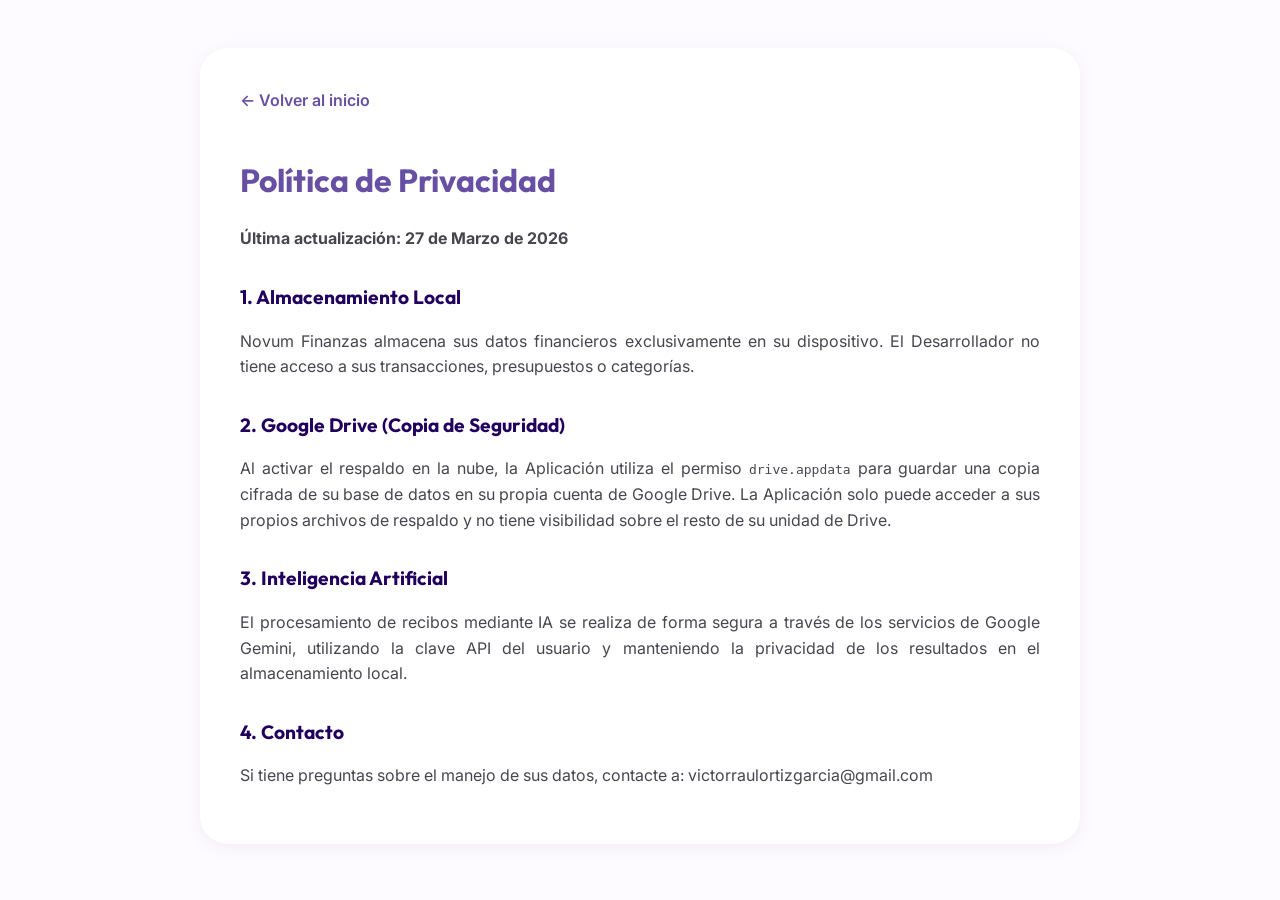
==== privacy.html @ b4e351bd "separacion de paginas" ====
<!DOCTYPE html>
<html lang="es">
<head>
    <meta charset="UTF-8">
    <meta name="viewport" content="width=device-width, initial-scale=1.0">
    <title>Política de Privacidad | Novum Finanzas</title>
    <link href="https://fonts.googleapis.com/css2?family=Inter:wght@400;500;600&family=Outfit:wght@400;600;700&display=swap" rel="stylesheet">
    <style>
        :root { --primary: #6750A4; --surface: #FDFBFF; --text-main: #1C1B1F; --text-secondary: #49454F; }
        body { font-family: 'Inter', sans-serif; background-color: var(--surface); color: var(--text-main); padding: 40px 20px; line-height: 1.6; }
        .container { max-width: 800px; margin: 0 auto; background: white; padding: 40px; border-radius: 28px; box-shadow: 0 4px 20px rgba(0,0,0,0.05); }
        h1 { font-family: 'Outfit', sans-serif; color: var(--primary); margin-bottom: 20px; }
        h2 { font-family: 'Outfit', sans-serif; margin-top: 30px; margin-bottom: 10px; font-size: 1.2rem; color: #21005D; }
        p { margin-bottom: 15px; color: var(--text-secondary); text-align: justify; }
        .back-link { display: inline-block; margin-bottom: 20px; color: var(--primary); text-decoration: none; font-weight: 600; }
    </style>
</head>
<body>
    <div class="container">
        <a href="index.html" class="back-link">← Volver al inicio</a>
        <h1>Política de Privacidad</h1>
        <p><strong>Última actualización: 27 de Marzo de 2026</strong></p>
        
        <h2>1. Almacenamiento Local</h2>
        <p>Novum Finanzas almacena sus datos financieros exclusivamente en su dispositivo. El Desarrollador no tiene acceso a sus transacciones, presupuestos o categorías.</p>

        <h2>2. Google Drive (Copia de Seguridad)</h2>
        <p>Al activar el respaldo en la nube, la Aplicación utiliza el permiso <code>drive.appdata</code> para guardar una copia cifrada de su base de datos en su propia cuenta de Google Drive. La Aplicación solo puede acceder a sus propios archivos de respaldo y no tiene visibilidad sobre el resto de su unidad de Drive.</p>

        <h2>3. Inteligencia Artificial</h2>
        <p>El procesamiento de recibos mediante IA se realiza de forma segura a través de los servicios de Google Gemini, utilizando la clave API del usuario y manteniendo la privacidad de los resultados en el almacenamiento local.</p>

        <h2>4. Contacto</h2>
        <p>Si tiene preguntas sobre el manejo de sus datos, contacte a: victorraulortizgarcia@gmail.com</p>
    </div>
</body>
</html>
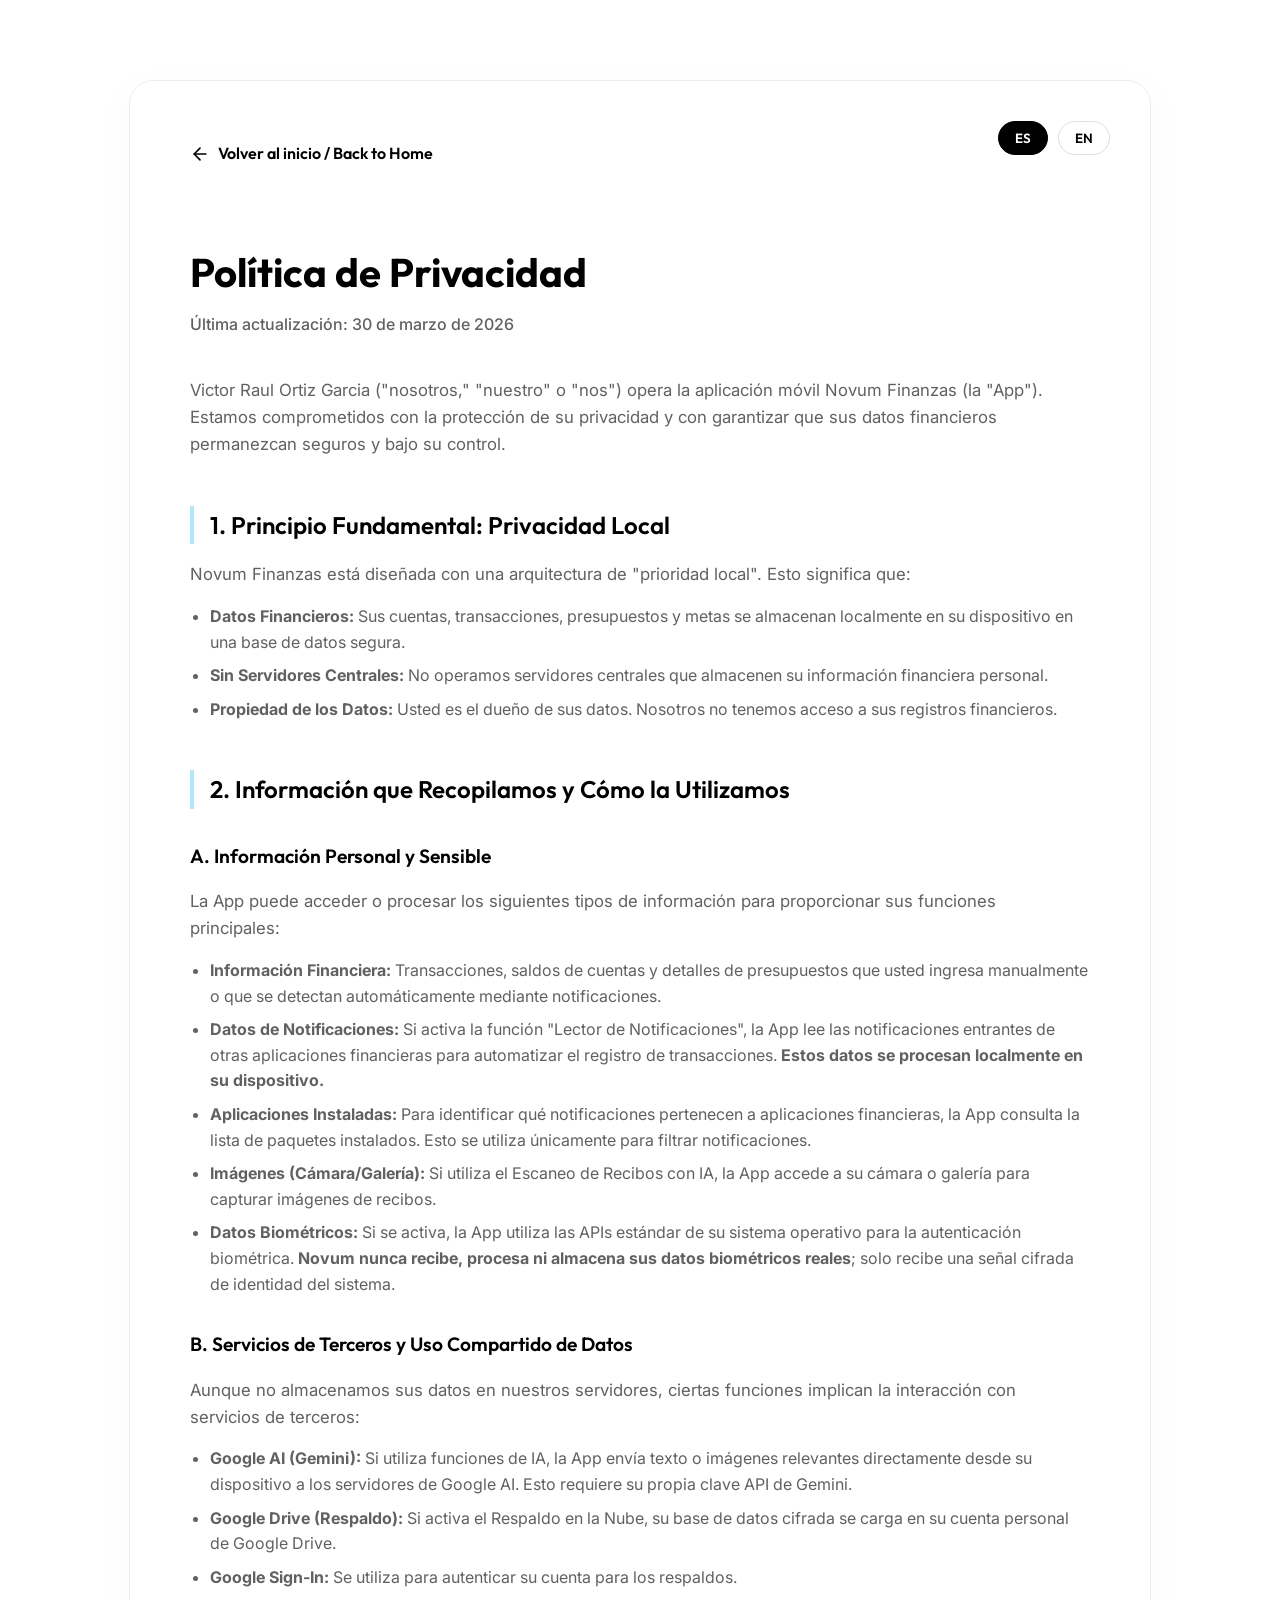
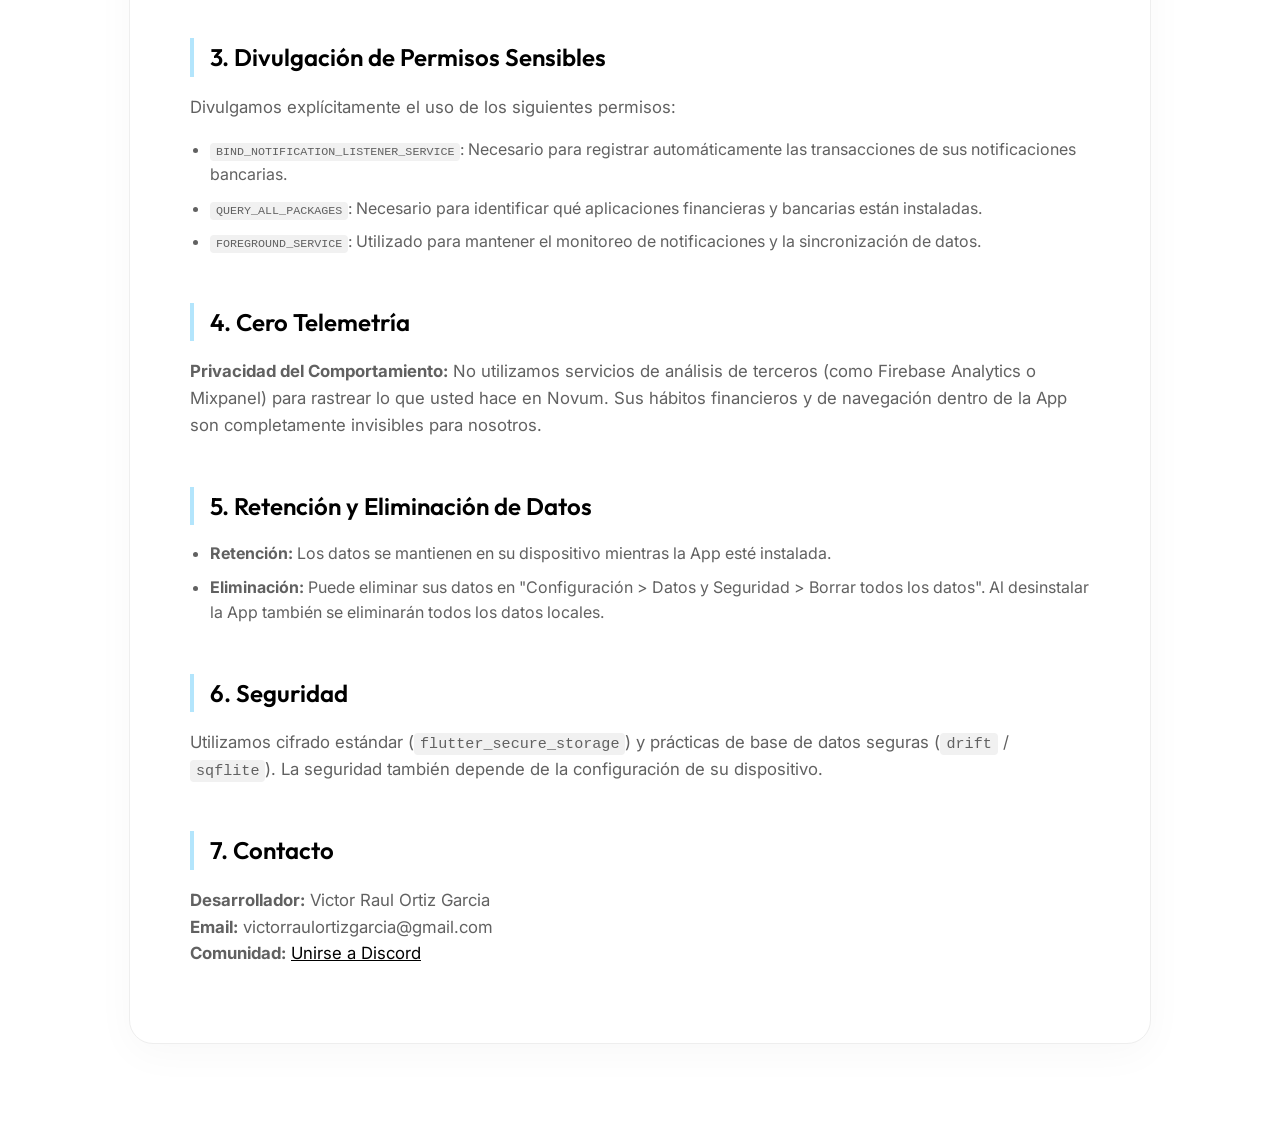
==== commit ca8afcf6: "Actualizacion pagina" ====
--- a/privacy.html
+++ b/privacy.html
@@ -1,37 +1,377 @@
 <!DOCTYPE html>
 <html lang="es">
+
 <head>
     <meta charset="UTF-8">
     <meta name="viewport" content="width=device-width, initial-scale=1.0">
-    <title>Política de Privacidad | Novum Finanzas</title>
-    <link href="https://fonts.googleapis.com/css2?family=Inter:wght@400;500;600&family=Outfit:wght@400;600;700&display=swap" rel="stylesheet">
+    <title>Privacy Policy | Novum Finanzas</title>
+    <link rel="icon" href="assets/logo.svg" type="image/svg+xml">
+    <link
+        href="https://fonts.googleapis.com/css2?family=Inter:wght@400;500;600&family=Outfit:wght@500;600;700&display=swap"
+        rel="stylesheet">
     <style>
-        :root { --primary: #6750A4; --surface: #FDFBFF; --text-main: #1C1B1F; --text-secondary: #49454F; }
-        body { font-family: 'Inter', sans-serif; background-color: var(--surface); color: var(--text-main); padding: 40px 20px; line-height: 1.6; }
-        .container { max-width: 800px; margin: 0 auto; background: white; padding: 40px; border-radius: 28px; box-shadow: 0 4px 20px rgba(0,0,0,0.05); }
-        h1 { font-family: 'Outfit', sans-serif; color: var(--primary); margin-bottom: 20px; }
-        h2 { font-family: 'Outfit', sans-serif; margin-top: 30px; margin-bottom: 10px; font-size: 1.2rem; color: #21005D; }
-        p { margin-bottom: 15px; color: var(--text-secondary); text-align: justify; }
-        .back-link { display: inline-block; margin-bottom: 20px; color: var(--primary); text-decoration: none; font-weight: 600; }
+        :root {
+            --primary: #000000;
+            --surface: #FFFFFF;
+            --accent-blue: #B3E5FC;
+            --text-main: #000000;
+            --text-secondary: #616161;
+            --card-bg: #fdfdfd;
+            --radius-lg: 24px;
+        }
+
+        body {
+            font-family: 'Inter', sans-serif;
+            background-color: var(--surface);
+            color: var(--text-main);
+            padding: 80px 20px;
+            line-height: 1.6;
+            margin: 0;
+        }
+
+        .container {
+            max-width: 900px;
+            margin: 0 auto;
+            background: white;
+            padding: 60px;
+            border-radius: var(--radius-lg);
+            border: 1px solid #eee;
+            box-shadow: 0 10px 40px rgba(0, 0, 0, 0.03);
+            position: relative;
+        }
+
+        .lang-switch {
+            position: absolute;
+            top: 40px;
+            right: 40px;
+            display: flex;
+            gap: 10px;
+        }
+
+        .lang-btn {
+            padding: 8px 16px;
+            border: 1px solid #ddd;
+            border-radius: 50px;
+            background: white;
+            cursor: pointer;
+            font-weight: 600;
+            font-family: 'Outfit', sans-serif;
+            transition: 0.3s;
+        }
+
+        .lang-btn.active {
+            background: var(--primary);
+            color: white;
+            border-color: var(--primary);
+        }
+
+        h1 {
+            font-family: 'Outfit', sans-serif;
+            font-weight: 700;
+            font-size: 2.5rem;
+            color: var(--text-main);
+            margin-bottom: 8px;
+        }
+
+        .effective-date {
+            color: var(--text-secondary);
+            font-weight: 500;
+            margin-bottom: 40px;
+            display: block;
+        }
+
+        h2 {
+            font-family: 'Outfit', sans-serif;
+            font-weight: 600;
+            margin-top: 48px;
+            margin-bottom: 16px;
+            font-size: 1.5rem;
+            color: var(--text-main);
+            border-left: 4px solid var(--accent-blue);
+            padding-left: 16px;
+        }
+
+        h3 {
+            font-family: 'Outfit', sans-serif;
+            font-weight: 600;
+            margin-top: 32px;
+            margin-bottom: 12px;
+            font-size: 1.2rem;
+            color: var(--text-main);
+        }
+
+        p {
+            margin-bottom: 16px;
+            color: var(--text-secondary);
+            font-size: 1.05rem;
+        }
+
+        ul {
+            margin-bottom: 24px;
+            padding-left: 20px;
+            color: var(--text-secondary);
+        }
+
+        li {
+            margin-bottom: 8px;
+        }
+
+        code {
+            background: #f1f1f1;
+            padding: 2px 6px;
+            border-radius: 4px;
+            font-family: monospace;
+            font-size: 0.9em;
+        }
+
+        .back-link {
+            display: inline-flex;
+            align-items: center;
+            margin-bottom: 40px;
+            color: var(--text-main);
+            text-decoration: none;
+            font-weight: 600;
+            font-family: 'Outfit', sans-serif;
+            transition: 0.3s;
+        }
+
+        .back-link:hover {
+            transform: translateX(-5px);
+            color: var(--text-secondary);
+        }
+
+        .content-section {
+            display: none;
+        }
+
+        .content-section.active {
+            display: block;
+            animation: fadeIn 0.4s ease-out;
+        }
+
+        @keyframes fadeIn {
+            from { opacity: 0; transform: translateY(10px); }
+            to { opacity: 1; transform: translateY(0); }
+        }
+
+        @media (max-width: 768px) {
+            .container { padding: 30px; }
+            .lang-switch { position: static; margin-bottom: 30px; justify-content: flex-end; }
+            h1 { font-size: 2rem; }
+        }
     </style>
 </head>
+
 <body>
     <div class="container">
-        <a href="index.html" class="back-link">← Volver al inicio</a>
-        <h1>Política de Privacidad</h1>
-        <p><strong>Última actualización: 27 de Marzo de 2026</strong></p>
-        
-        <h2>1. Almacenamiento Local</h2>
-        <p>Novum Finanzas almacena sus datos financieros exclusivamente en su dispositivo. El Desarrollador no tiene acceso a sus transacciones, presupuestos o categorías.</p>
-
-        <h2>2. Google Drive (Copia de Seguridad)</h2>
-        <p>Al activar el respaldo en la nube, la Aplicación utiliza el permiso <code>drive.appdata</code> para guardar una copia cifrada de su base de datos en su propia cuenta de Google Drive. La Aplicación solo puede acceder a sus propios archivos de respaldo y no tiene visibilidad sobre el resto de su unidad de Drive.</p>
-
-        <h2>3. Inteligencia Artificial</h2>
-        <p>El procesamiento de recibos mediante IA se realiza de forma segura a través de los servicios de Google Gemini, utilizando la clave API del usuario y manteniendo la privacidad de los resultados en el almacenamiento local.</p>
-
-        <h2>4. Contacto</h2>
-        <p>Si tiene preguntas sobre el manejo de sus datos, contacte a: victorraulortizgarcia@gmail.com</p>
+        <div class="lang-switch">
+            <button id="btn-es" class="lang-btn active" onclick="switchLang('es')">ES</button>
+            <button id="btn-en" class="lang-btn" onclick="switchLang('en')">EN</button>
+        </div>
+
+        <a href="index.html" class="back-link">
+            <svg width="20" height="20" viewBox="0 0 24 24" fill="none" stroke="currentColor" stroke-width="2"
+                stroke-linecap="round" stroke-linejoin="round" style="margin-right: 8px;">
+                <line x1="19" y1="12" x2="5" y2="12"></line>
+                <polyline points="12 19 5 12 12 5"></polyline>
+            </svg>
+            Volver al inicio / Back to Home
+        </a>
+
+        <!-- Spanish Content -->
+        <article id="lang-es" class="content-section active">
+            <h1>Política de Privacidad</h1>
+            <span class="effective-date">Última actualización: 30 de marzo de 2026</span>
+
+            <p>Victor Raul Ortiz Garcia ("nosotros," "nuestro" o "nos") opera la aplicación móvil Novum Finanzas (la
+                "App"). Estamos comprometidos con la protección de su privacidad y con garantizar que sus datos
+                financieros permanezcan seguros y bajo su control.</p>
+
+            <h2>1. Principio Fundamental: Privacidad Local</h2>
+            <p>Novum Finanzas está diseñada con una arquitectura de "prioridad local". Esto significa que:</p>
+            <ul>
+                <li><strong>Datos Financieros:</strong> Sus cuentas, transacciones, presupuestos y metas se almacenan
+                    localmente en su dispositivo en una base de datos segura.</li>
+                <li><strong>Sin Servidores Centrales:</strong> No operamos servidores centrales que almacenen su
+                    información financiera personal.</li>
+                <li><strong>Propiedad de los Datos:</strong> Usted es el dueño de sus datos. Nosotros no tenemos acceso
+                    a sus registros financieros.</li>
+            </ul>
+
+            <h2>2. Información que Recopilamos y Cómo la Utilizamos</h2>
+
+            <h3>A. Información Personal y Sensible</h3>
+            <p>La App puede acceder o procesar los siguientes tipos de información para proporcionar sus funciones
+                principales:</p>
+            <ul>
+                <li><strong>Información Financiera:</strong> Transacciones, saldos de cuentas y detalles de presupuestos
+                    que usted ingresa manualmente o que se detectan automáticamente mediante notificaciones.</li>
+                <li><strong>Datos de Notificaciones:</strong> Si activa la función "Lector de Notificaciones", la App
+                    lee las notificaciones entrantes de otras aplicaciones financieras para automatizar el registro de
+                    transacciones. <strong>Estos datos se procesan localmente en su dispositivo.</strong></li>
+                <li><strong>Aplicaciones Instaladas:</strong> Para identificar qué notificaciones pertenecen a
+                    aplicaciones financieras, la App consulta la lista de paquetes instalados. Esto se utiliza
+                    únicamente para filtrar notificaciones.</li>
+                <li><strong>Imágenes (Cámara/Galería):</strong> Si utiliza el Escaneo de Recibos con IA, la App accede a
+                    su cámara o galería para capturar imágenes de recibos.</li>
+                <li><strong>Datos Biométricos:</strong> Si se activa, la App utiliza las APIs estándar de su sistema operativo para la autenticación biométrica. <strong>Novum nunca recibe, procesa ni almacena sus datos biométricos reales</strong>; solo recibe una señal cifrada de identidad del sistema.</li>
+            </ul>
+
+            <h3>B. Servicios de Terceros y Uso Compartido de Datos</h3>
+            <p>Aunque no almacenamos sus datos en nuestros servidores, ciertas funciones implican la interacción con
+                servicios de terceros:</p>
+            <ul>
+                <li><strong>Google AI (Gemini):</strong> Si utiliza funciones de IA, la App envía texto o imágenes
+                    relevantes directamente desde su dispositivo a los servidores de Google AI. Esto requiere su propia
+                    clave API de Gemini.</li>
+                <li><strong>Google Drive (Respaldo):</strong> Si activa el Respaldo en la Nube, su base de datos cifrada
+                    se carga en su cuenta personal de Google Drive.</li>
+                <li><strong>Google Sign-In:</strong> Se utiliza para autenticar su cuenta para los respaldos.</li>
+            </ul>
+
+            <h2>3. Divulgación de Permisos Sensibles</h2>
+            <p>Divulgamos explícitamente el uso de los siguientes permisos:</p>
+            <ul>
+                <li><code>BIND_NOTIFICATION_LISTENER_SERVICE</code>: Necesario para registrar automáticamente las
+                    transacciones de sus notificaciones bancarias.</li>
+                <li><code>QUERY_ALL_PACKAGES</code>: Necesario para identificar qué aplicaciones financieras y
+                    bancarias están instaladas.</li>
+                <li><code>FOREGROUND_SERVICE</code>: Utilizado para mantener el monitoreo de notificaciones y la
+                    sincronización de datos.</li>
+            </ul>
+
+            <h2>4. Cero Telemetría</h2>
+            <p><strong>Privacidad del Comportamiento:</strong> No utilizamos servicios de análisis de terceros (como Firebase Analytics o Mixpanel) para rastrear lo que usted hace en Novum. Sus hábitos financieros y de navegación dentro de la App son completamente invisibles para nosotros.</p>
+
+            <h2>5. Retención y Eliminación de Datos</h2>
+            <ul>
+                <li><strong>Retención:</strong> Los datos se mantienen en su dispositivo mientras la App esté instalada.
+                </li>
+                <li><strong>Eliminación:</strong> Puede eliminar sus datos en "Configuración > Datos y Seguridad >
+                    Borrar todos los datos". Al desinstalar la App también se eliminarán todos los datos locales.</li>
+            </ul>
+
+            <h2>6. Seguridad</h2>
+            <p>Utilizamos cifrado estándar (<code>flutter_secure_storage</code>) y prácticas de base de datos seguras
+                (<code>drift</code> / <code>sqflite</code>). La seguridad también depende de la configuración de su
+                dispositivo.</p>
+
+            <h2>7. Contacto</h2>
+            <p>
+                <strong>Desarrollador:</strong> Victor Raul Ortiz Garcia<br>
+                <strong>Email:</strong> victorraulortizgarcia@gmail.com<br>
+                <strong>Comunidad:</strong> <a href="https://discord.gg/KVqeuEBHcV" target="_blank" style="color: var(--text-main);">Unirse a Discord</a>
+            </p>
+        </article>
+
+        <!-- English Content -->
+        <article id="lang-en" class="content-section">
+            <h1>Privacy Policy</h1>
+            <span class="effective-date">Effective Date: March 30, 2026</span>
+
+            <p>Victor Raul Ortiz Garcia ("we," "our," or "us") operates the Novum Finanzas mobile application (the
+                "App"). We are committed to protecting your privacy and ensuring that your financial data remains secure
+                and under your control.</p>
+
+            <h2>1. Core Principle: Local-First Privacy</h2>
+            <p>Novum Finanzas is designed with a "local-first" architecture. This means that:</p>
+            <ul>
+                <li><strong>Financial Data:</strong> Your accounts, transactions, budgets, and goals are stored locally
+                    on your device in a secure database.</li>
+                <li><strong>No Central Servers:</strong> We do not operate central servers that store your personal
+                    financial information.</li>
+                <li><strong>Data Ownership:</strong> You own your data. We do not have access to your financial records.
+                </li>
+            </ul>
+
+            <h2>2. Information We Collect and How We Use It</h2>
+
+            <h3>A. Personal and Sensitive Information</h3>
+            <p>The App may access or process the following types of information to provide its core features:</p>
+            <ul>
+                <li><strong>Financial Information:</strong> Transactions, account balances, and budget details that you
+                    manually enter or that are automatically detected via notifications.</li>
+                <li><strong>Notification Data:</strong> If you enable the "Notification Listener", the App reads
+                    incoming notifications from banking apps to automate transaction entry. <strong>This data is
+                        processed locally on your device.</strong></li>
+                <li><strong>Installed Applications:</strong> To identify banking apps, the App queries the list of
+                    installed packages. This is used solely to filter notifications.</li>
+                <li><strong>Images (Camera/Gallery):</strong> If you use the AI Receipt Scanning feature, the App
+                    accesses your camera or gallery to capture receipt images.</li>
+                <li><strong>Biometric Data:</strong> If enabled, the App uses your device's standard biometric APIs. <strong>Novum never receives, processes, or stores your real biometric data</strong>; it only receives an encrypted identity signal from the operating system.</li>
+            </ul>
+
+            <h3>B. Third-Party Services and Data Sharing</h3>
+            <p>While we do not store your data on our servers, certain features involve interaction with trusted
+                third-party services:</p>
+            <ul>
+                <li><strong>Google AI (Gemini):</strong> Uses your own Gemini API key to send relevant text or images
+                    directly from your device to Google AI servers.</li>
+                <li><strong>Google Drive (Backup):</strong> If enabled, your encrypted database is uploaded to your
+                    personal Google Drive account.</li>
+                <li><strong>Google Sign-In:</strong> Used to authenticate your account for Google Drive backups.</li>
+            </ul>
+
+            <h2>3. Sensitive Permissions Disclosure</h2>
+            <ul>
+                <li><code>BIND_NOTIFICATION_LISTENER_SERVICE</code>: Required to automatically detect and register
+                    transactions from your banking notifications.</li>
+                <li><code>QUERY_ALL_PACKAGES</code>: Required to identify which financial and banking apps are installed
+                    on your device.</li>
+                <li><code>FOREGROUND_SERVICE</code>: Used to maintain the connection for notification monitoring and
+                    data synchronization.</li>
+            </ul>
+
+            <h2>4. Zero Telemetry</h2>
+            <p><strong>Behavioral Privacy:</strong> We do not use third-party analytics services (such as Firebase Analytics or Mixpanel) to track your actions in Novum. Your financial and navigation habits within the App are completely invisible to us.</p>
+
+            <h2>5. Data Retention and Deletion</h2>
+            <ul>
+                <li><strong>Retention:</strong> Data is kept on your device as long as the App is installed.</li>
+                <li><strong>Deletion:</strong> You can delete all your data via "Settings > Data & Security > Delete all
+                    data". Uninstalling the App will also remove all local data.</li>
+            </ul>
+
+            <h2>5. Security</h2>
+            <p>We use industry-standard encryption (<code>flutter_secure_storage</code>) and secure database practices
+                (<code>drift</code> / <code>sqflite</code>). Security also depends on your device's security.</p>
+
+            <h2>6. Contact Us</h2>
+            <p>
+                <strong>Developer:</strong> Victor Raul Ortiz Garcia<br>
+                <strong>Email:</strong> victorraulortizgarcia@gmail.com<br>
+                <strong>Community:</strong> <a href="https://discord.gg/KVqeuEBHcV" target="_blank" style="color: var(--text-main);">Join our Discord</a>
+            </p>
+        </article>
     </div>
+
+    <script>
+        function switchLang(lang) {
+            // Update buttons
+            document.querySelectorAll('.lang-btn').forEach(btn => {
+                btn.classList.remove('active');
+            });
+            document.getElementById('btn-' + lang).classList.add('active');
+
+            // Update sections
+            document.querySelectorAll('.content-section').forEach(section => {
+                section.classList.remove('active');
+            });
+            document.getElementById('lang-' + lang).classList.add('active');
+
+            // Update page title
+            document.title = (lang === 'es' ? 'Política de Privacidad' : 'Privacy Policy') + ' | Novum Finanzas';
+            
+            // Save preference
+            localStorage.setItem('novum-lang', lang);
+        }
+
+        // Auto-load lang from localStorage
+        window.addEventListener('DOMContentLoaded', () => {
+            const savedLang = localStorage.getItem('novum-lang') || 'es';
+            switchLang(savedLang);
+        });
+    </script>
 </body>
+
 </html>
